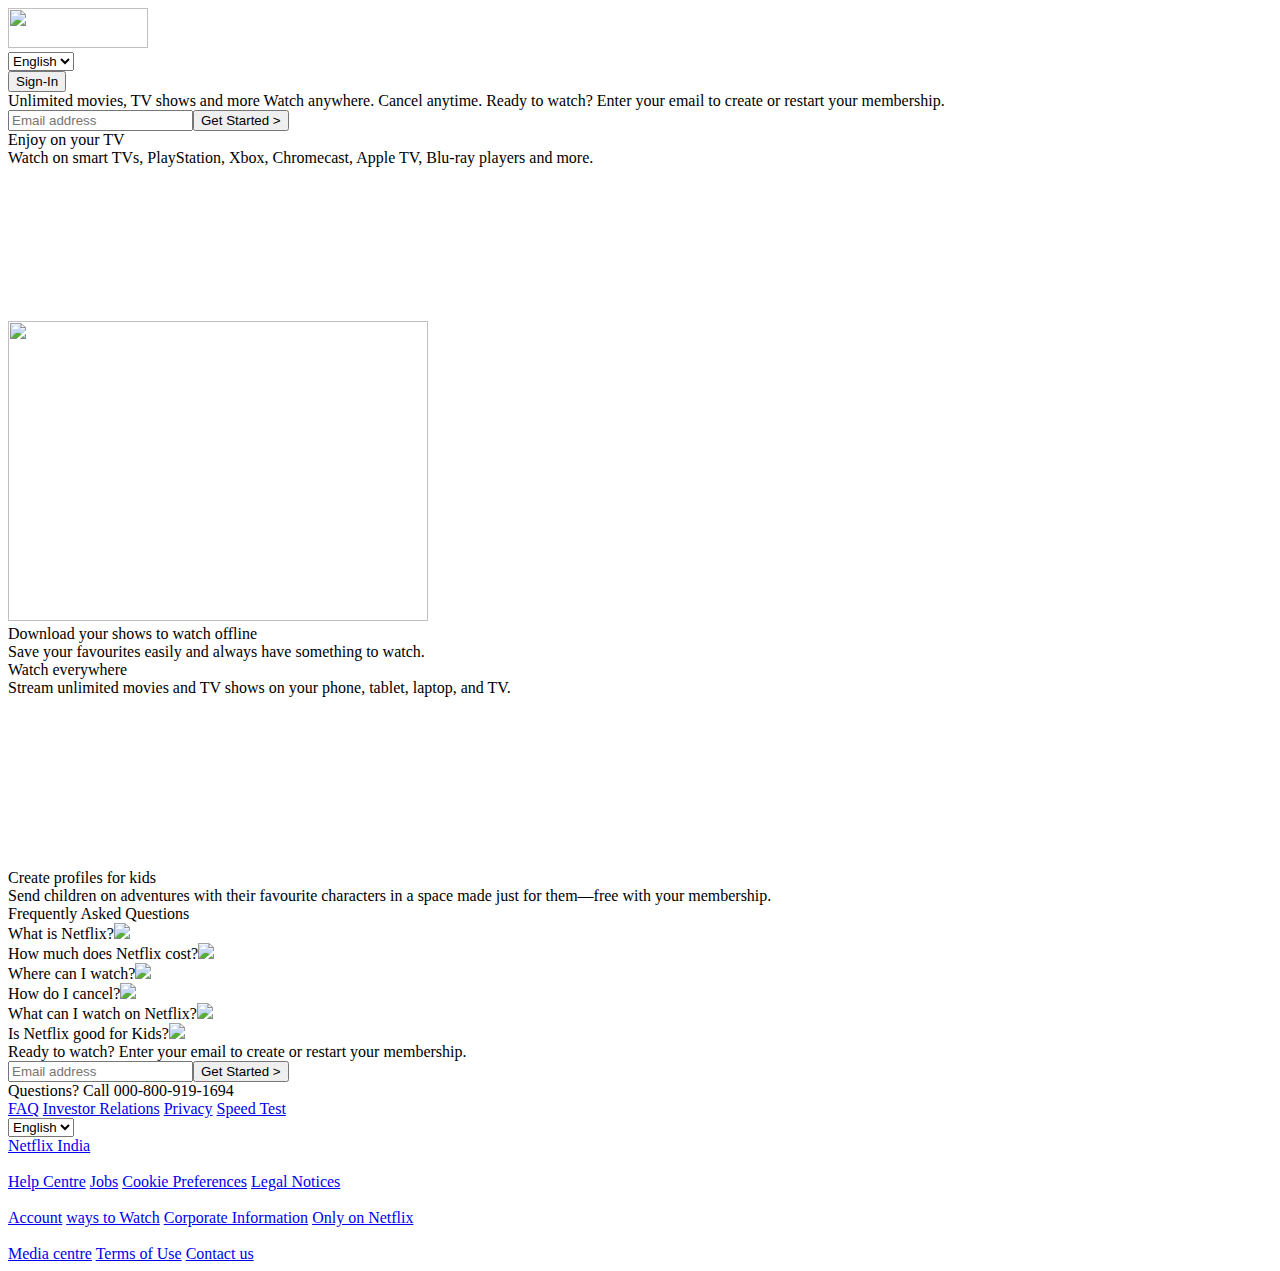
==== about.html @ 18572420 "added about.html" ====
<!DOCTYPE html>
<html lang="en">

<head>
    <meta charset="UTF-8">
    <meta name="viewport" content="width=device-width, initial-scale=1.0">
    <i></i>
    <title>Netflix India – Watch TV Shows Online, Watch Movies Online</title>
    <link rel="stylesheet" href="style.css">
    <link rel="icon" href="favicon.ico" type="image/x-icon">
</head>

<body>
    <div class="main">
        <div class="header">
            <div class="nav">
                <img width=140px height=40px src="images/bg_files/logo.svg" alt="">
            </div>
            <div class="navright">
                <div class="lang">
                    <Select>
                        <option>English</option>
                        <option>Hindi</option>
                    </Select>
                </div>

                <button class="sign">Sign-In</button>
            </div>
        </div>
        <div class="box"></div>
        <div class="hero hero1">
            <span class="first">Unlimited movies, TV shows and more</span>
            <span class="second">Watch anywhere. Cancel anytime.</span>
            <span class="third">Ready to watch? Enter your email to create or restart your membership.</span>
            <div class="fourth"><input class="in" type="text" placeholder="Email address"><button class="start">Get
                    Started ></button></div>
        </div>
    </div>
    <div class="separate"></div>
    <section class="section">
        <div class="part sec1">
            <div class="firstsec">
                <div class="firstsec1">Enjoy on your TV</div>
                <div class="firstsec2">
                    Watch on smart TVs, PlayStation, Xbox, Chromecast, Apple TV, Blu-ray players and more.
                </div>
            </div>
            <div class="firstimgsec"><img src="images/bg_files/tv.png" alt="">
                <video muted autoplay loop src="Video/video0.m4v"></video>
            </div>
        </div>
        <div class="separate"></div>
        <div class="part sec2">
            <div class="secondsec"><img width=420px height=300px src="images/bg_files/mobile.jpg" alt=""></div>
            <div class="secondtxt">
                <div class="secondtxt0">Download your shows to watch offline</div>
                <div class="secondtxt1">Save your favourites easily and always have something to watch.</div>
            </div>
        </div>
        <div class="separate"></div>
        <div class="part sec3">
            <div class="thirdsec">
                <div class="thirdsec1">Watch everywhere</div>
                <div class="thirdsec2">
                    Stream unlimited movies and TV shows on your phone, tablet, laptop, and TV.
                </div>
            </div>
            <div class="thirdimgsec"><img src="images/bg_files/device.png" alt="">
                <video muted autoplay loop src="Video/video1.m4v"></video>
            </div>
        </div>
        <div class="separate"></div>
        <div class="part sec4">
            <div class="fourthsec"><img src="images/bg_files/child.png" alt=""></div>
            <div class="fourthtxt">
                <div class="fourthtxt0">Create profiles for kids</div>
                <div class="fourthtxt1">Send children on adventures with their favourite characters in a space made just
                    for them—free with your membership.</div>
            </div>
        </div>
        <div class="separate"></div>
        <div class="last">
            <div class="freq">Frequently Asked Questions</div>
            <div class="rec1 rec"><span class="high">What is Netflix?</span><span class="add"><img
                        src="images/bg_files/add.svg">
                </span></div>
            <div class="rec2 rec"><span>How much does Netflix cost?</span><span class="add"><img
                        src="images/bg_files/add.svg"></span></div>
            <div class="rec3 rec"><span>Where can I watch?</span><span class="add"><img
                        src="images/bg_files/add.svg"></span></div>
            <div class="rec4 rec"><span>How do I cancel?</span><span class="add"><img
                        src="images/bg_files/add.svg"></span></div>
            <div class="rec5 rec"><span>What can I watch on Netflix?</span><span class="add"><img
                        src="images/bg_files/add.svg"></span></div>
            <div class="rec6 rec"><span>Is Netflix good for Kids?</span><span class="add"><img
                        src="images/bg_files/add.svg"></span></div>
            <div class="p">Ready to watch? Enter your email to create or restart your membership.</div>
            <div class="fourth lastfourth"><input class="in" type="text" placeholder="Email address"><button
                    class="start start1">Get
                    Started ></button></div>
        </div>
        <div class="separate"></div>
    </section>
    <footer>
        <div class="questions">
            Questions? Call 000-800-919-1694
        </div>
        <div class="footer">
            <div class="foot1">
                <a href="#">FAQ</a>
                <a href="#">Investor Relations</a>
                <a href="#">Privacy</a>
                <a href="#">Speed Test</a>
                <div class="lang lang1">
                    <i class="fa-solid fa-language"></i>
                    <Select>
                        <option>English</option>
                        <option>Hindi</option>
                    </Select>
                </div>
                <a href="#">Netflix India</a>
            </div>
            <div class="foot1">
                <br>
                <a href="#">Help Centre</a>
                <a href="#">Jobs</a>
                <a href="#">Cookie Preferences</a>
                <a href="#">Legal Notices</a>
            </div>
            <div class="foot1">
                <br>
                <a href="#">Account</a>
                <a href="#">ways to Watch</a>
                <a href="#">Corporate Information</a>
                <a href="#">Only on Netflix</a>
            </div>
            <div class="foot1">
                <br>
                <a href="#">Media centre</a>
                <a href="#">Terms of Use</a>
                <a href="#">Contact us</a>
            </div>
        </div>
    </footer>
</body>

</html>
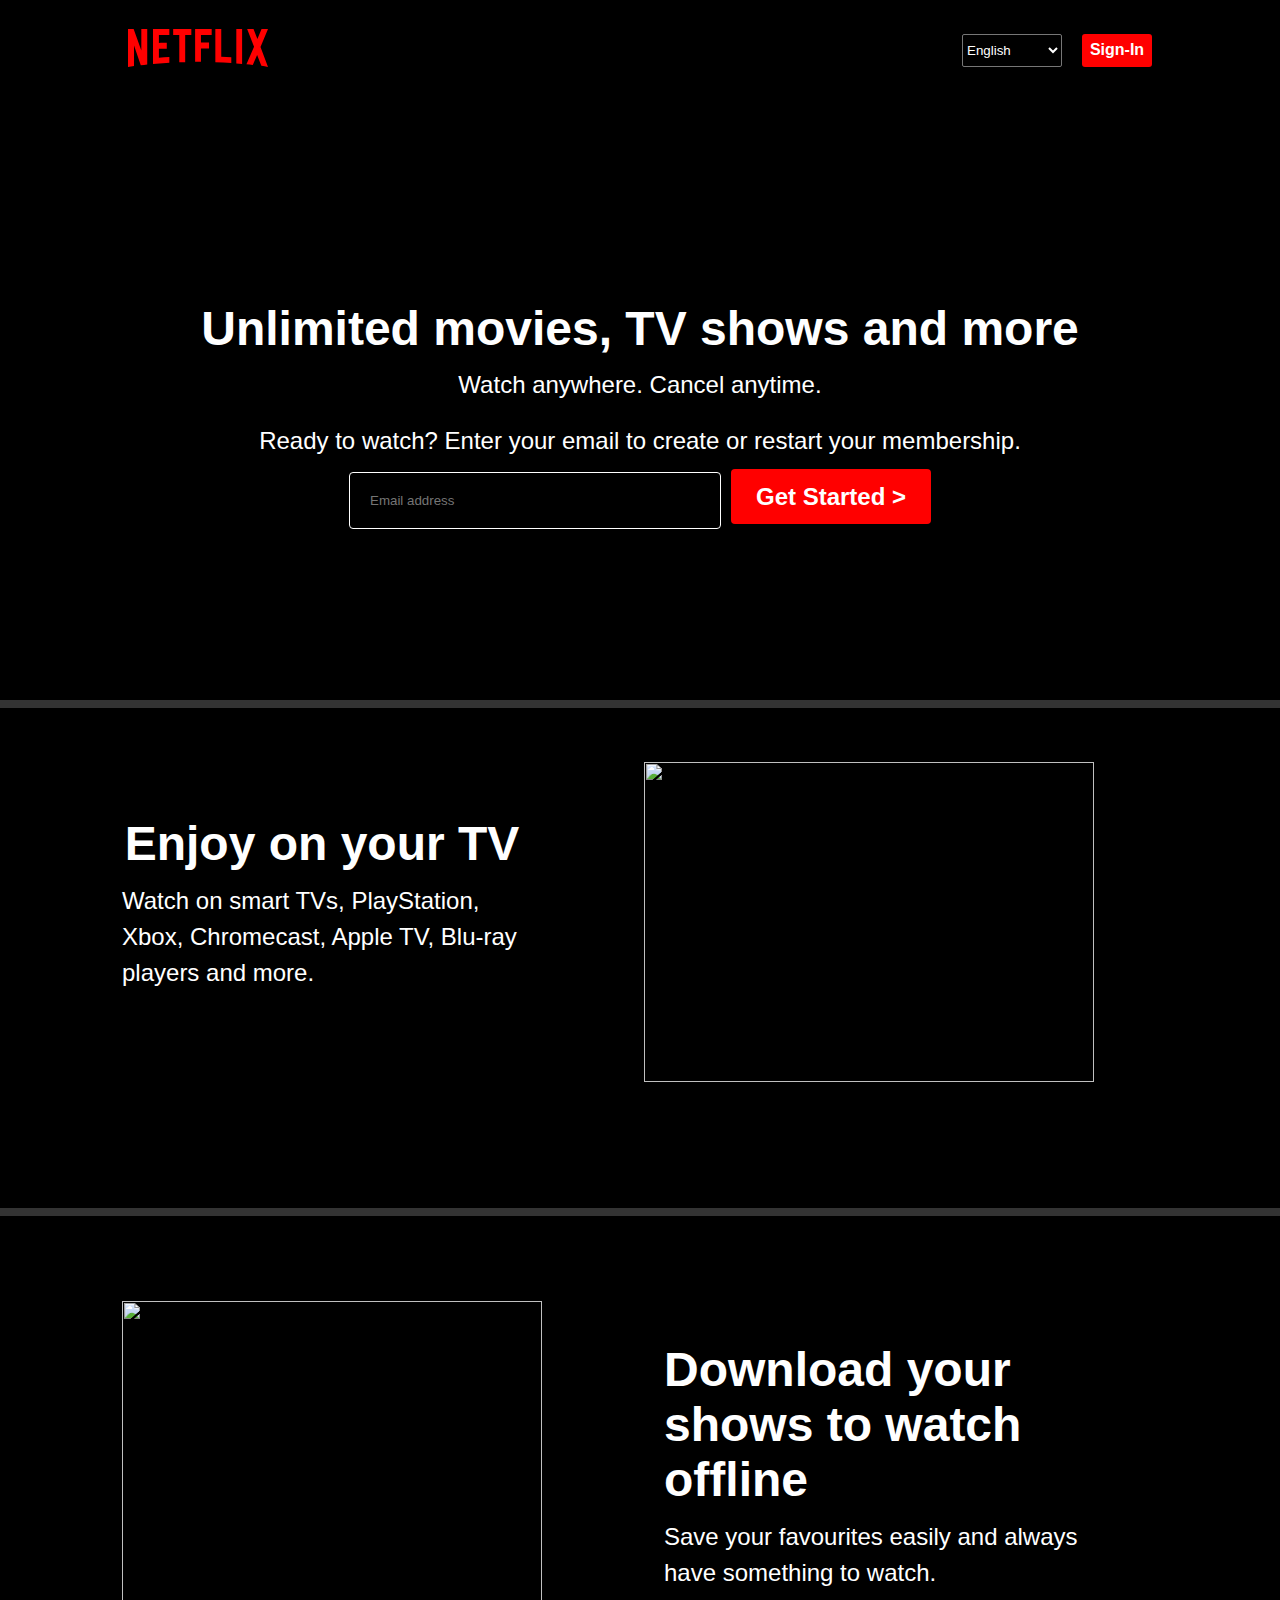
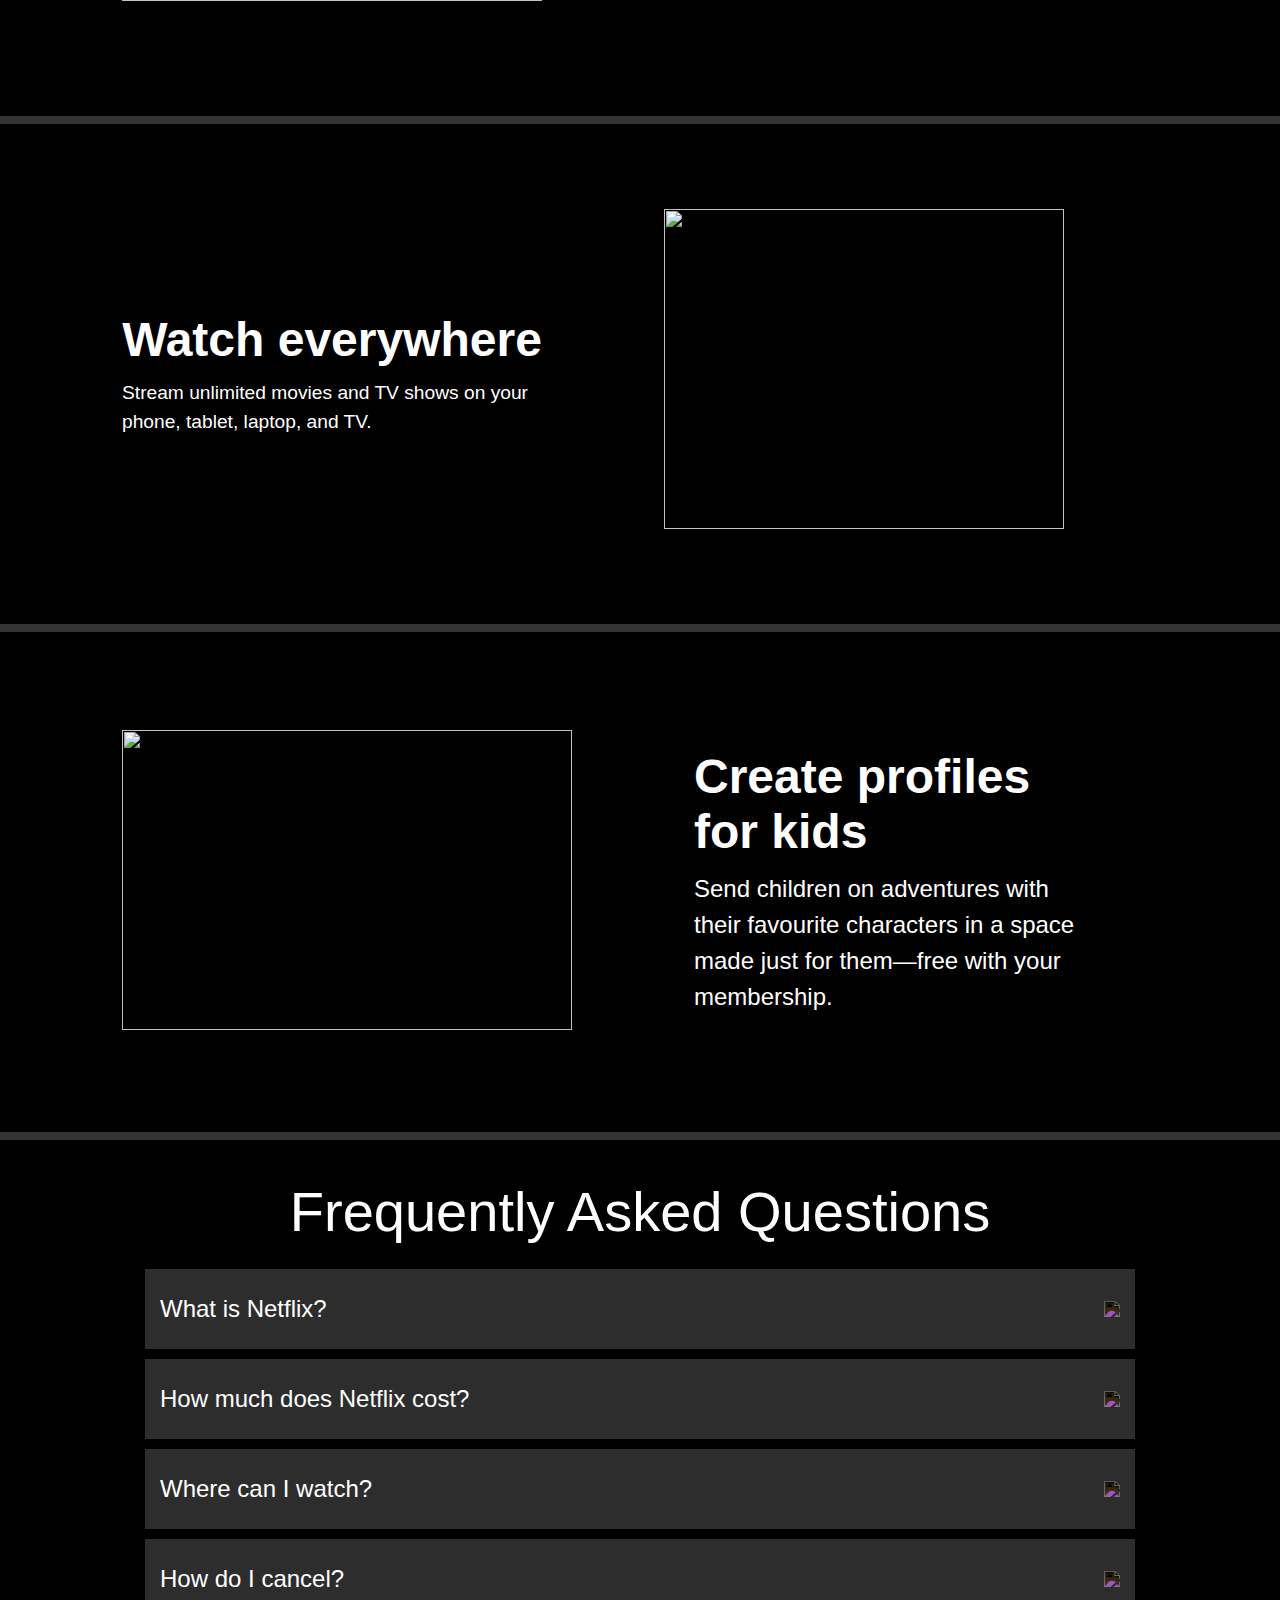
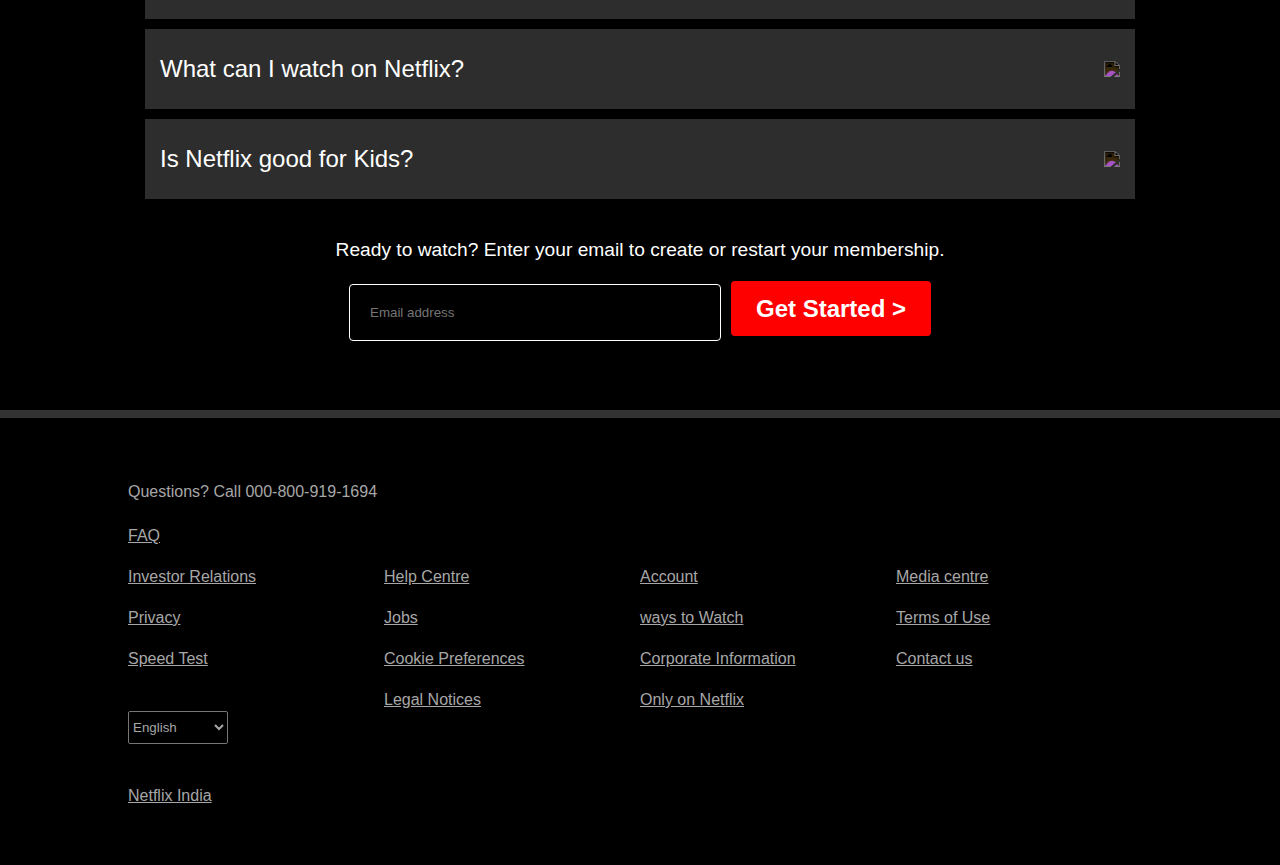
==== commit 11c6a88a: "Update about.html" ====
--- a/about.html
+++ b/about.html
@@ -14,7 +14,7 @@
     <div class="main">
         <div class="header">
             <div class="nav">
-                <img width=140px height=40px src="images/bg_files/logo.svg" alt="">
+                <img width=140px height=40px src="logo.svg" alt="">
             </div>
             <div class="navright">
                 <div class="lang">
@@ -144,4 +144,4 @@
     </footer>
 </body>
 
-</html>+</html>
--- a/style.css
+++ b/style.css
@@ -0,0 +1,515 @@
+
+  /* @import url('https://fonts.googleapis.com/css2?family=Martel+Sans:wght@600&display=swap'); */
+
+*{
+    margin: 0;padding: 0;
+    font-family: 'Martel Sans', sans-serif;
+}
+body{
+    background-color: black;
+}
+.main{
+    position: relative;
+    height:700px;
+    background-image: url('images/bg_files/bg.jpg');
+    background-size: max(1200px, 100vw);
+    background-size: cover;
+    background-position: center center;
+    background-repeat:repeat;
+}
+.main .box{
+    position: absolute;
+    top: 0;
+    height: 700px;;
+    width: 100%;
+    background-color: black;
+    opacity: 0.75;
+}
+
+.header{
+    margin: auto;
+    height: 100px;
+    width: 80%;
+    display: flex;
+    align-items: center;
+    justify-content: space-between;
+}
+.nav img{
+    position: relative;
+    z-index: 20;
+}
+.navright{
+    position: relative;
+    z-index: 20;
+    display: flex;
+    justify-content: space-between;
+}
+
+.sign{
+    margin-left: 20px;
+    font-size: 1em;
+    font-weight: bold;
+    width: 70px;
+    height: 33px;
+    background-color: red;
+    color: white;
+    border: none;
+    border-radius: 3px;
+    cursor: pointer;
+}
+.lang{
+    width: 100px;
+    height: 33px;
+    display: flex;
+    justify-content: center;
+    align-items: center;
+}
+.lang select{
+    border-radius:2px;
+    width: 100%;
+    height: 100%;
+    color: white;
+    background-color: transparent;
+}
+.lang option{
+    color: black;
+}
+.hero{
+    height: 90%;
+    display: flex;
+    flex-direction: column;
+    justify-content:center;
+    align-items: center;
+    color: white;
+    line-height:3.5em;
+    position: relative;
+    z-index: 20;
+    text-align: center;
+}
+.first{
+    font-size: 3em;
+    font-weight: 900;
+    text-align: center;
+}
+.second{
+    font-size: 1.5em;
+    font-weight: 250;
+    text-align: center;
+}
+.third{
+        font-size: 1.5em;
+        font-weight: 250;
+        text-align: center;
+}
+.start{
+    width: 200px;
+    height: 55px;
+    margin-left: 10px;
+    border-radius: 4px;
+    background-color: red;
+    color: white;
+    font-size: 1.5em;
+    font-weight: bold;
+    border: none;
+    text-align: center;
+}
+.in{
+    border-radius: 4px;
+    border:0.5px solid white;
+    background-color: transparent;
+    padding-left: 20px;
+    width: 350px;
+    height: 55px;
+    font-weight: 1.5em;
+    color: white;
+}
+.in:hover{
+    border:1px solid white;
+}
+.separate{
+    width: 100%;
+    height: 8px;
+    background-color: gray;
+    opacity: 0.4;
+}
+.firstsec{
+    color: white;
+    width: 400px;
+    position: relative;
+  top: -55px;
+}
+.firstimgsec{
+    width: 450px;
+    position: relative;
+}
+.firstimgsec img{
+    width: 450px;
+    height: 320px;
+    top: 6px;
+    position: relative;
+    z-index: 5;
+    top: 68px;
+}  
+.firstimgsec video{
+    position: relative;
+    bottom: 214px;
+    left: 58px;
+    height: 200px;
+}
+.sec1{
+    width: 95%;
+    height: 500px;
+    display: flex;
+    justify-content:space-evenly;
+    align-items: center;
+}
+.firstsec1{
+    font-size:3em ;
+    font-weight: bolder;
+    text-align: center;
+    margin-bottom:12px;
+}
+.firstsec2{
+    font-size:1.5em ;
+    line-height: 1.5em;
+    font-weight: 400px;
+}
+.sec2{
+    width: 95%;
+    height: 500px;
+    display: flex;
+    justify-content:space-evenly;
+    align-items: center;
+}
+.secondtxt{
+    width:430px ;
+
+}
+.secondtxt0{
+    font-size: 3em;
+    color: white;
+    font-weight: bolder;
+    margin-bottom:12px;
+}
+.secondtxt1{
+    color: white;
+    font-size:1.5em ;
+    line-height: 1.5em;
+    font-weight: 400px;
+}
+.secondsec{
+    height: 330px;
+}
+.sec3{
+    width: 95%;
+    height: 500px;
+    display: flex;
+    justify-content:space-evenly;
+    align-items: center;
+}
+.thirdsec1{
+    font-size:3em ;
+    font-weight: bolder;
+    text-align: center;
+    margin-bottom:12px;
+}
+.thirdsec2{
+    font-size:1.2em ;
+    line-height: 1.5em;
+    font-weight: 400px;
+}
+.thirdsec{
+    color: white;
+    width: 420px;
+}
+.thirdimgsec{
+    width: 430px;
+    height: 330px;
+    position: relative;
+}
+.thirdimgsec img{
+    width:400px;
+    height:320px;
+    position: relative; 
+    z-index: 5; 
+}  
+.thirdimgsec video{
+    width: 246px;
+    height: 190px;
+    position: relative;
+    bottom: 321px;
+    left:78px;
+}
+.sec4{
+    width: 95%;
+    height: 500px;
+    display: flex;
+    justify-content:space-evenly;
+    align-items: center;
+    flex-wrap: wrap-reverse;
+}
+.fourthtxt{
+    width:400px ;
+}
+.fourthtxt0{
+    font-size: 3em;
+    color: white;
+    font-weight: bolder;
+    margin-bottom:12px;
+}
+.fourthtxt1{
+    color: white;
+    font-size:1.5em ;
+    line-height: 1.5em;
+    font-weight: 400px;
+}
+.fourthsec img{
+    width: 450px;
+  height: 300px;
+}
+.freq{
+    font-size: 3.5em;
+    color: white;
+    margin-bottom: 15px;
+}
+.last{
+    margin-top: 60px;
+    display: flex;
+    flex-direction: column;
+    justify-content: center;
+    align-items: center;
+    height: 900px;
+    margin-top: -30px;
+}
+.rec{
+    height: 80px;
+    width: 75%;
+    background-color:#2d2d2d;
+    color: white;
+    margin-top: 10px;
+    display: flex;
+    justify-content: space-between;
+    align-items: center;
+    font-size: 1.5em;
+    padding-left: 15px;
+  padding-right: 15px;
+  cursor: pointer;
+}
+.rec:hover{
+    transition: all ease-in;
+    background-color:#414141 ;
+}
+.add img{
+    filter: invert(1);
+   color: white;
+}
+.p{
+    margin-top:40px ;
+    font-size: 1.2em;
+    color: white;
+}
+.lastfourth{
+    margin-top: 20px;
+}
+
+/* .foot1 a {
+    color:#a0a0a0;
+    display: block;
+}
+.fp{
+    color:#a0a0a0;
+    display: block;
+}
+.foot{
+    font-size: 1em;
+margin-top: 50px;
+display: flex;
+height: 370px;
+justify-content: space-evenly;
+line-height: 2.5em;
+} */
+.lang1{
+    margin-top: 20px;
+    margin-bottom: 20px;
+}
+@media  screen and (max-width:1000px) {
+    .header{
+        flex-wrap: wrap;
+    }
+    .part{
+        flex-wrap:wrap;
+    }
+    .first{
+        font-size: 2em;
+    }
+    .second .third{
+font-size: 1em;
+    }
+    .fourth{
+            display: flex;
+            flex-direction: column;
+            align-items: center;
+            justify-content: center;
+            gap: 16px;
+    }
+}
+@media screen and (max-width:894px){
+    .firstsec{
+        margin-top: 65px;
+    }
+    .firstimgsec img{
+        width: 390px;
+        height: 270px;
+        top: 6px;
+        position: relative;
+        z-index: 5;
+        top: -45px;
+      }
+    .firstimgsec video{
+        position: relative;
+        bottom: 267px;
+        left: 52px;
+        height: 168px;
+      }
+      .sec2{
+        flex-wrap: wrap-reverse;
+    }
+    .secondtxt{
+        position: relative;
+        top: 84px;
+    }
+    .secondsec img{
+        position: relative;
+    top: 35px;
+    }
+    .sec4{
+        flex-wrap: wrap-reverse;
+    }
+    .fourthtxt{
+        position: relative;
+        top: 70px;
+    }
+    .last{
+        position: relative;
+        flex-wrap: wrap;
+    }
+    .freq{
+        font-size: 2em;
+    }
+} 
+footer {
+    color: white;
+    max-width: 80vw;
+    margin: auto;
+    padding: 60px;
+}
+
+footer .questions {
+    margin-top: 5px;
+    margin-bottom: 26px;
+    color:  #a7a7a7;
+}
+.footer {
+    display: grid;
+    grid-template-columns: 1fr 1fr 1fr 1fr;
+    color: #a7a7a7;;
+}
+.footer select{
+    color:  #a7a7a7;
+}
+.footer option{
+    color:  #a7a7a7;
+}
+.footer a {
+    font-size: 1em;
+    color: #a7a7a7;
+}
+
+.foot1 {
+    display: flex;
+    flex-direction: column;
+    gap: 23px;
+} 
+@media screen and (max-width:500px) {
+    .fourth .in{
+        width: 250px;
+        height: 50px;
+} 
+.fourth .start{
+    width: 160px;
+    height: 50px;
+}
+.lang Select{
+    width: 80px;
+    height: 28px;
+}
+
+}
+@media screen and (max-width:416px){
+    .firstsec1{
+font-size: 2.4em;
+    }
+    .firstsec2{
+        font-size: 1.2em;
+    }
+    .secondtxt0{
+        font-size: 2.4em;
+    }
+    .secondtxt1{
+        font-size: 1.2em;
+    }
+    .thirdsec1{
+        font-size: 2.4em;
+    }
+    .thirdsec2{
+        font-size: 1.2em;
+    }
+    .fourthtxt{
+        position: relative;
+        top: 0px;
+    }
+    .fourthtxt0{
+        font-size: 2.4em;
+    }
+    .fourthtxt1{
+        font-size: 1.2em;
+    }
+}
+@media screen and (max-width:368px) {
+.fourthtxt{
+    position: relative;
+    top: 16px;
+}
+.freq{
+    position: relative;
+    top: 16px;
+}
+.rec span{
+    font-size: 0.8em;
+}
+}
+@media screen and (max-width: 894px) {
+
+    .footer {
+        display: grid;
+        grid-template-columns: 1fr 1fr;
+        gap: 25px;
+    }
+}
+@media screen and (max-width: 286px){
+    .first{
+font-size: 1.5em;
+    }
+    .second .third .fourth{font-size: 0.9em;
+    }
+    .fourth .in{
+        width: 200px;
+        height: 45px;
+    }
+    .fourth .start{
+        width: 150px;
+        height: 45px;
+        font-size: 1em;
+    }
+
+} 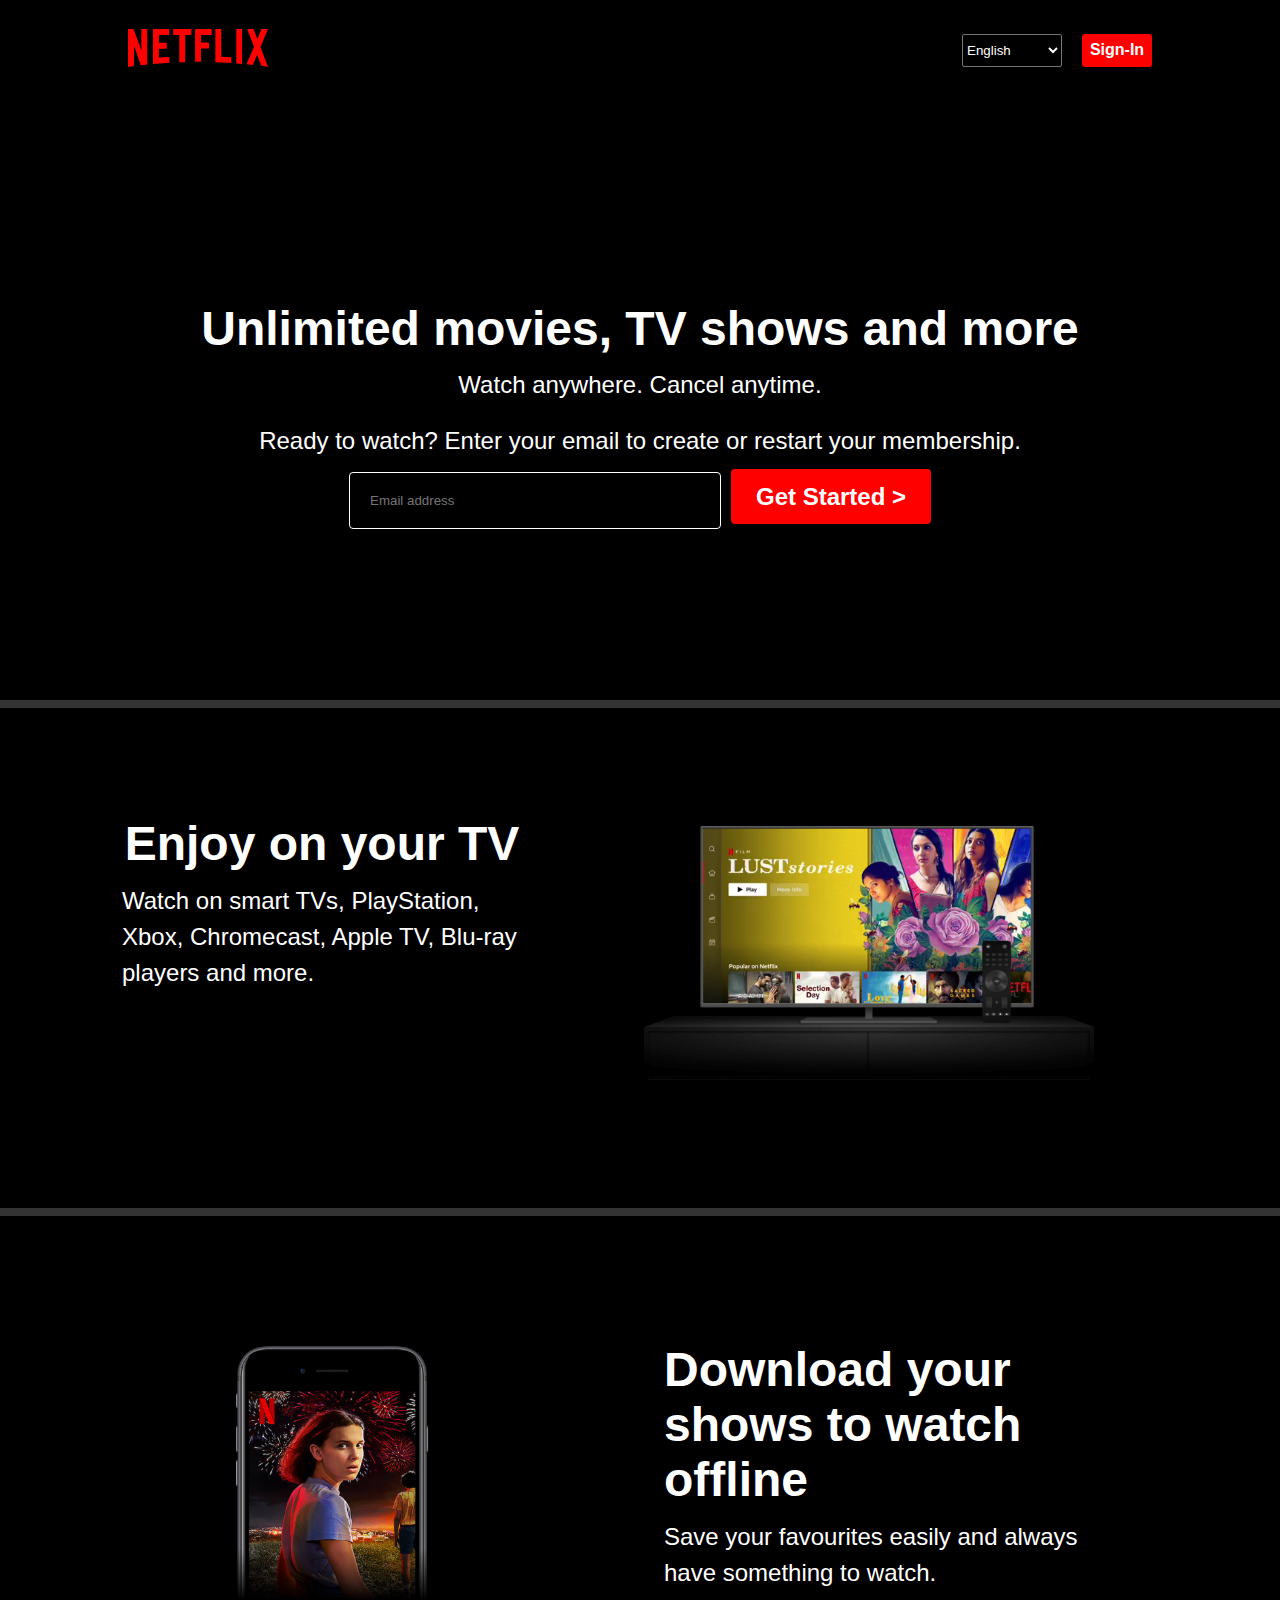
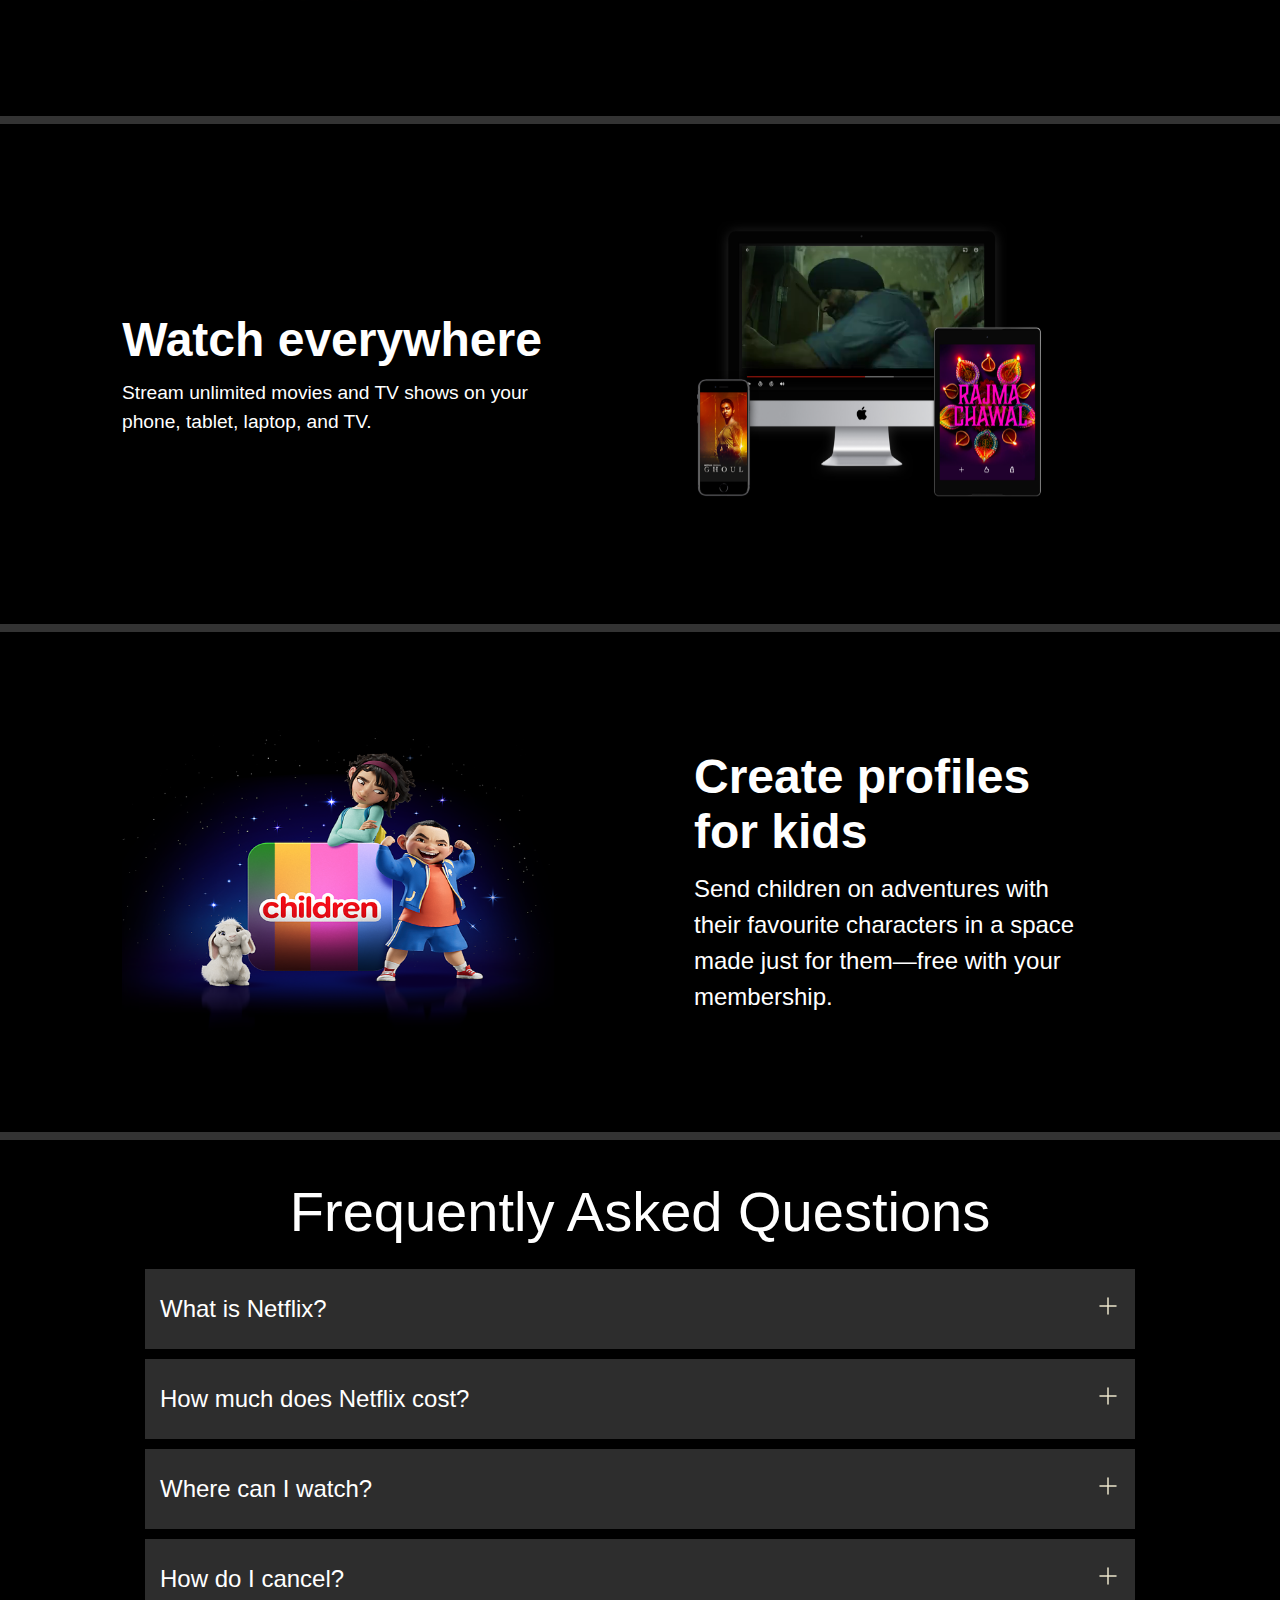
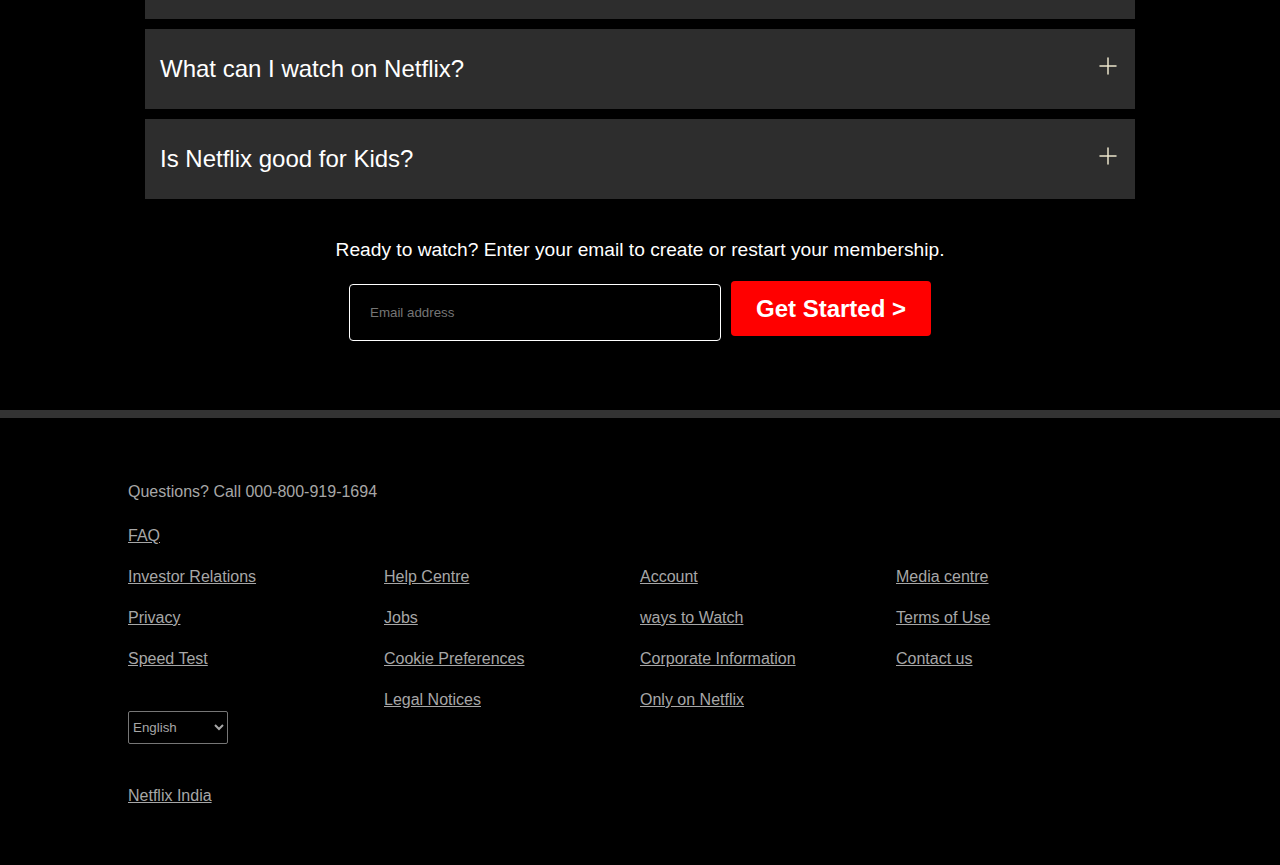
==== commit 99d841bb: "Update about.html" ====
--- a/about.html
+++ b/about.html
@@ -45,13 +45,13 @@
                     Watch on smart TVs, PlayStation, Xbox, Chromecast, Apple TV, Blu-ray players and more.
                 </div>
             </div>
-            <div class="firstimgsec"><img src="images/bg_files/tv.png" alt="">
-                <video muted autoplay loop src="Video/video0.m4v"></video>
+            <div class="firstimgsec"><img src="tv.png" alt="">
+                <video muted autoplay loop src="video0.m4v"></video>
             </div>
         </div>
         <div class="separate"></div>
         <div class="part sec2">
-            <div class="secondsec"><img width=420px height=300px src="images/bg_files/mobile.jpg" alt=""></div>
+            <div class="secondsec"><img width=420px height=300px src="mobile.jpg" alt=""></div>
             <div class="secondtxt">
                 <div class="secondtxt0">Download your shows to watch offline</div>
                 <div class="secondtxt1">Save your favourites easily and always have something to watch.</div>
@@ -65,13 +65,13 @@
                     Stream unlimited movies and TV shows on your phone, tablet, laptop, and TV.
                 </div>
             </div>
-            <div class="thirdimgsec"><img src="images/bg_files/device.png" alt="">
-                <video muted autoplay loop src="Video/video1.m4v"></video>
+            <div class="thirdimgsec"><img src="device.png" alt="">
+                <video muted autoplay loop src="video1.m4v"></video>
             </div>
         </div>
         <div class="separate"></div>
         <div class="part sec4">
-            <div class="fourthsec"><img src="images/bg_files/child.png" alt=""></div>
+            <div class="fourthsec"><img src="child.png" alt=""></div>
             <div class="fourthtxt">
                 <div class="fourthtxt0">Create profiles for kids</div>
                 <div class="fourthtxt1">Send children on adventures with their favourite characters in a space made just
@@ -82,18 +82,18 @@
         <div class="last">
             <div class="freq">Frequently Asked Questions</div>
             <div class="rec1 rec"><span class="high">What is Netflix?</span><span class="add"><img
-                        src="images/bg_files/add.svg">
+                        src="add.svg">
                 </span></div>
             <div class="rec2 rec"><span>How much does Netflix cost?</span><span class="add"><img
-                        src="images/bg_files/add.svg"></span></div>
+                        src="add.svg"></span></div>
             <div class="rec3 rec"><span>Where can I watch?</span><span class="add"><img
-                        src="images/bg_files/add.svg"></span></div>
+                        src="add.svg"></span></div>
             <div class="rec4 rec"><span>How do I cancel?</span><span class="add"><img
-                        src="images/bg_files/add.svg"></span></div>
+                        src="add.svg"></span></div>
             <div class="rec5 rec"><span>What can I watch on Netflix?</span><span class="add"><img
-                        src="images/bg_files/add.svg"></span></div>
+                        src="add.svg"></span></div>
             <div class="rec6 rec"><span>Is Netflix good for Kids?</span><span class="add"><img
-                        src="images/bg_files/add.svg"></span></div>
+                        src="add.svg"></span></div>
             <div class="p">Ready to watch? Enter your email to create or restart your membership.</div>
             <div class="fourth lastfourth"><input class="in" type="text" placeholder="Email address"><button
                     class="start start1">Get
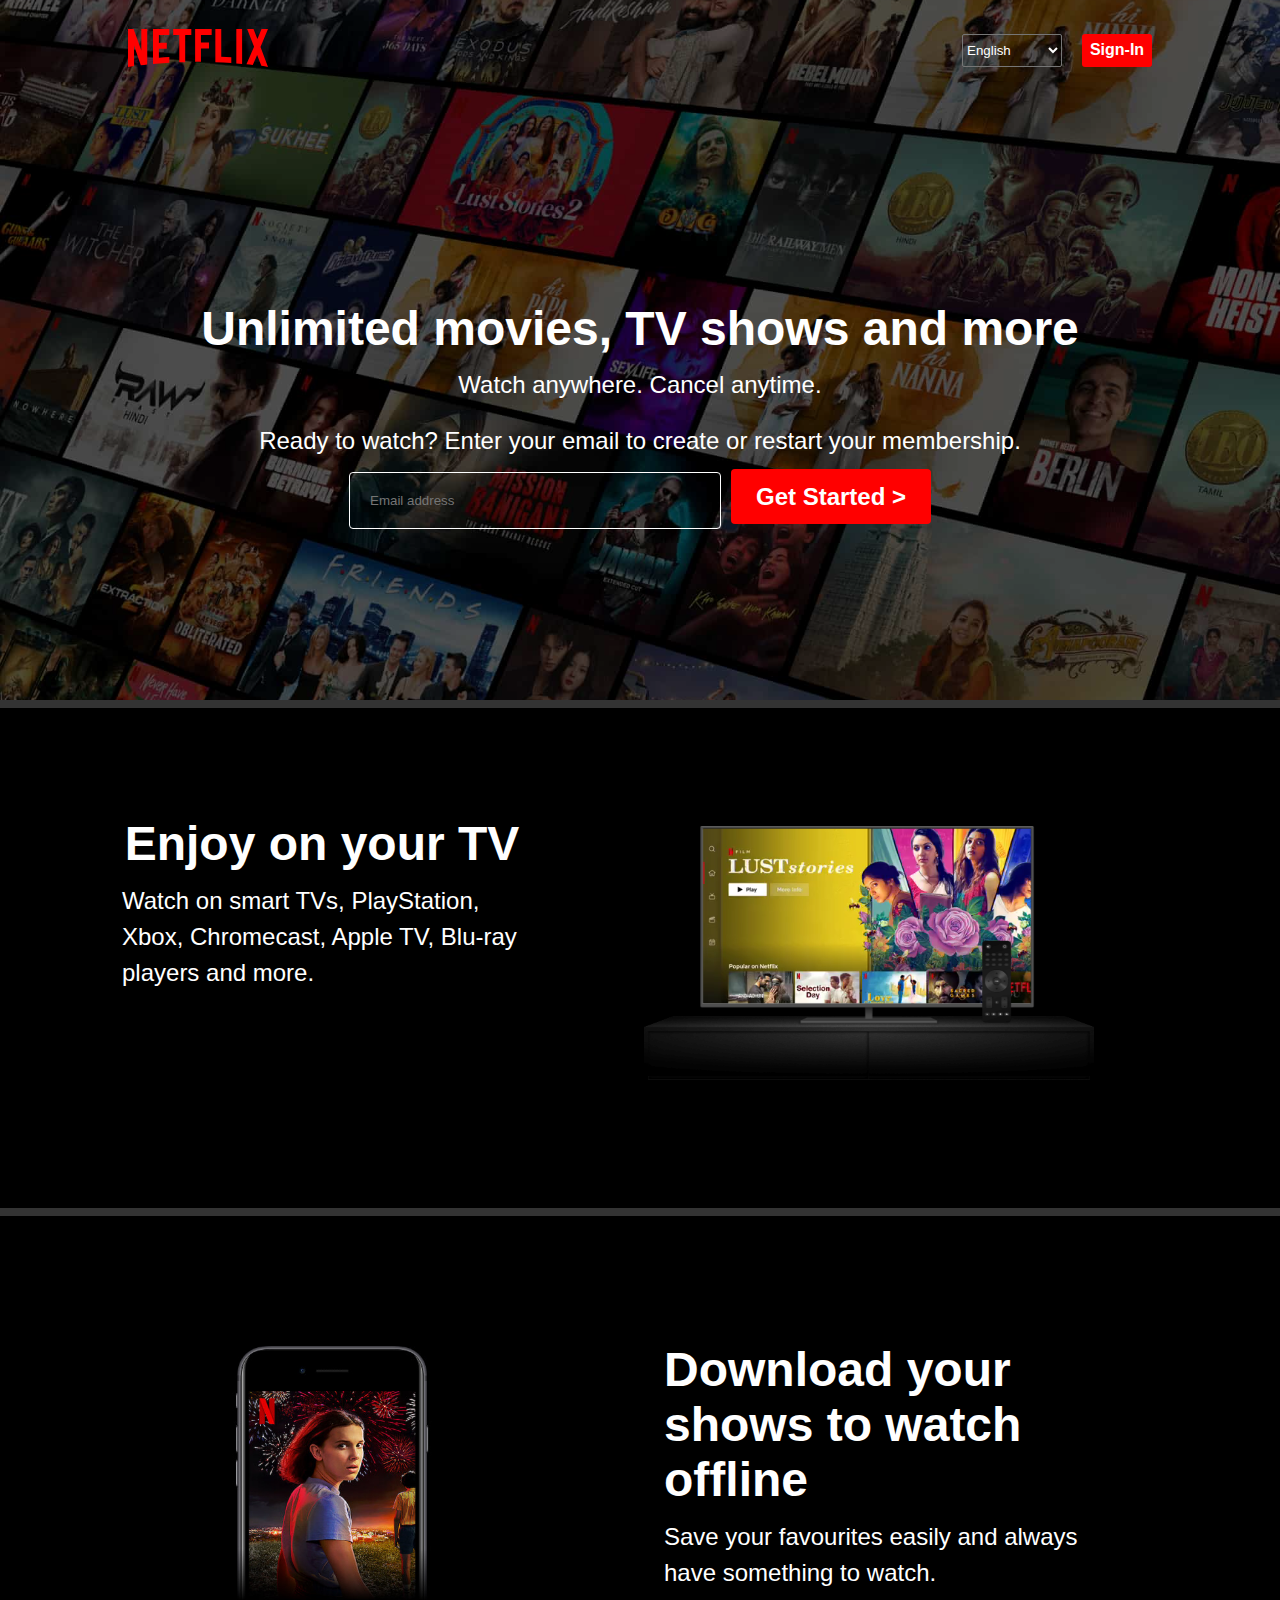
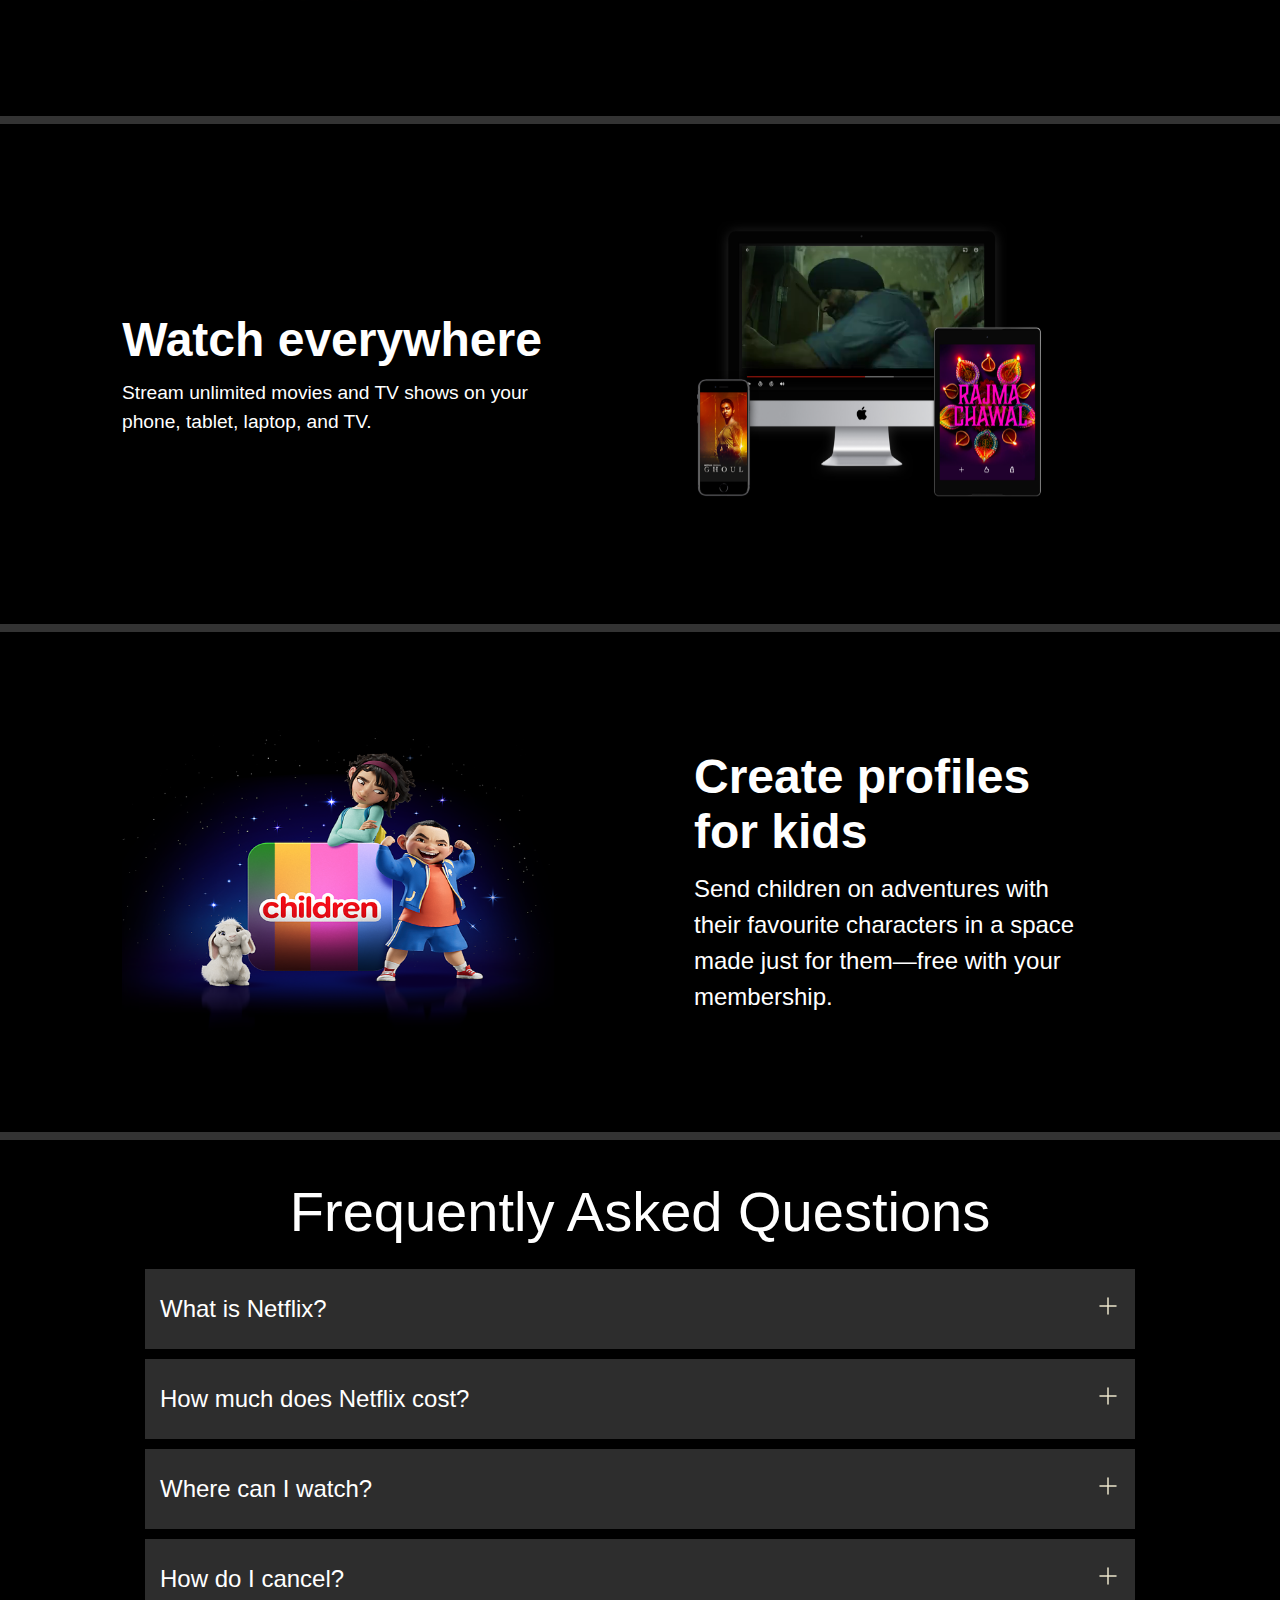
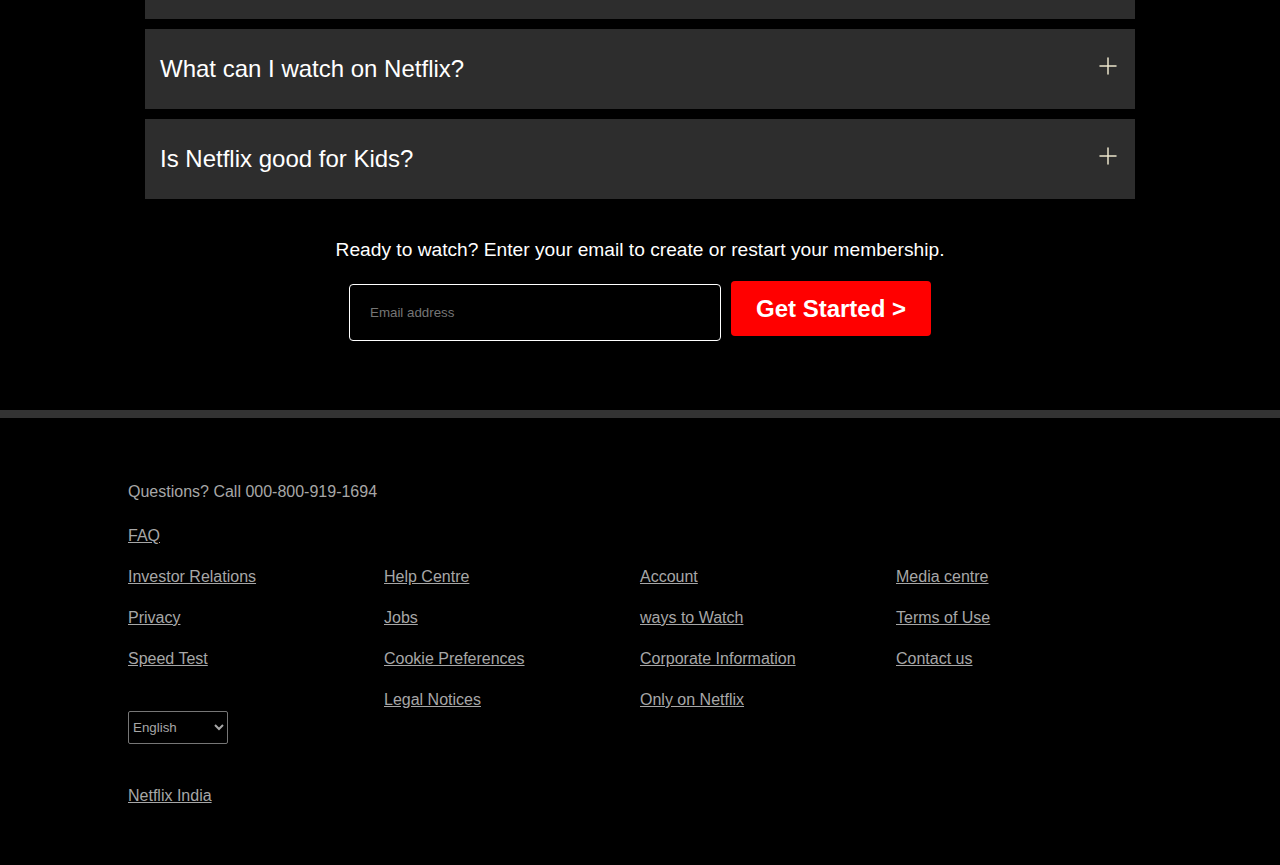
==== commit da07f741: "Update about.html" ====
--- a/about.html
+++ b/about.html
@@ -3,11 +3,12 @@
 
 <head>
     <meta charset="UTF-8">
-    <meta name="viewport" content="width=device-width, initial-scale=1.0">
-    <i></i>
     <title>Netflix India – Watch TV Shows Online, Watch Movies Online</title>
     <link rel="stylesheet" href="style.css">
     <link rel="icon" href="favicon.ico" type="image/x-icon">
+    <meta charset="utf-8"
+          name="viewport"
+          content="width=device-width, initial-scale=1.0" />
 </head>
 
 <body>
--- a/style.css
+++ b/style.css
@@ -11,7 +11,7 @@
 .main{
     position: relative;
     height:700px;
-    background-image: url('images/bg_files/bg.jpg');
+    background-image: url('bg.jpg');
     background-size: max(1200px, 100vw);
     background-size: cover;
     background-position: center center;
@@ -23,7 +23,7 @@
     height: 700px;;
     width: 100%;
     background-color: black;
-    opacity: 0.75;
+    opacity: 0.6;
 }
 
 .header{
@@ -512,4 +512,4 @@
         font-size: 1em;
     }
 
-} +} 
